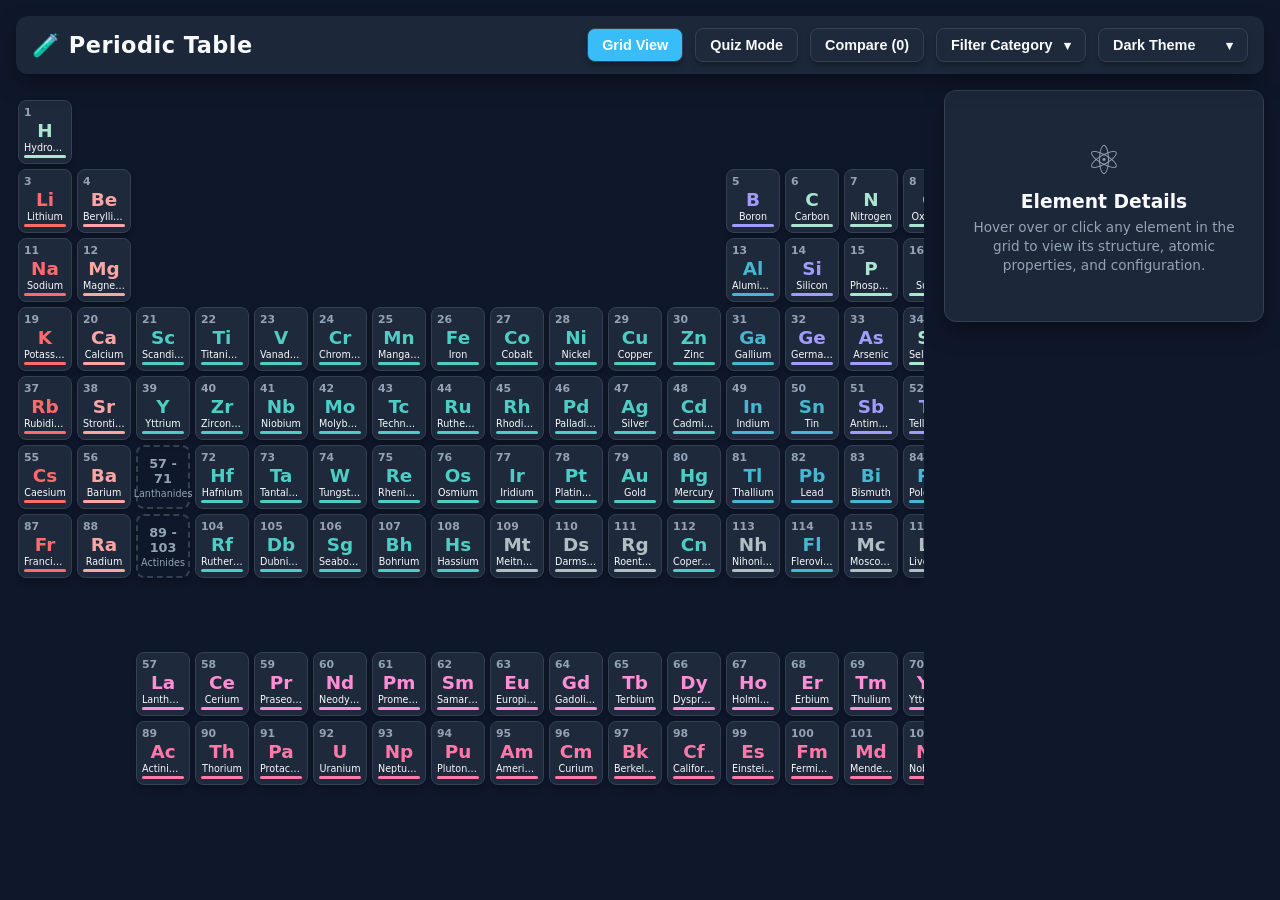
==== index.html @ cf167e82 "Add files via upload" ====
<!DOCTYPE html>
<html lang="en" data-theme="dark">
<head>
  <meta charset="UTF-8">
  <meta name="viewport" content="width=device-width, initial-scale=1.0, maximum-scale=5.0, viewport-fit=cover">
  <title>Interactive Periodic Table of Elements</title>
  <link rel="stylesheet" href="style.css">
</head>
<body>

  <header>
    <h1>🧪 Periodic Table</h1>
    
    <div class="controls">
      <button id="btnTable" class="active" onclick="switchView('table')">Grid View</button>
      <button id="btnQuiz" onclick="switchView('quiz')">Quiz Mode</button>
      <button id="btnCompare" onclick="switchView('compare')">Compare (<span id="compareCount">0</span>)</button>

      <div class="custom-dropdown" id="categoryDropdown">
        <button class="dropdown-trigger" onclick="toggleDropdown('categoryDropdown')">
          <span id="currentCategoryLabel">Filter Category</span> <span class="arrow">▾</span>
        </button>
        <ul class="dropdown-menu">
          <li onclick="filterCategory('all', 'All Categories')">All Categories</li>
          <li onclick="filterCategory('alkali', 'Alkali Metals')">Alkali Metals</li>
          <li onclick="filterCategory('alkaline', 'Alkaline Earth Metals')">Alkaline Earth Metals</li>
          <li onclick="filterCategory('transition', 'Transition Metals')">Transition Metals</li>
          <li onclick="filterCategory('post-transition', 'Post-Transition Metals')">Post-Transition Metals</li>
          <li onclick="filterCategory('metalloid', 'Metalloids')">Metalloids</li>
          <li onclick="filterCategory('nonmetal', 'Reactive Nonmetals')">Reactive Nonmetals</li>
          <li onclick="filterCategory('noble', 'Noble Gases')">Noble Gases</li>
          <li onclick="filterCategory('lanthanide', 'Lanthanides')">Lanthanides</li>
          <li onclick="filterCategory('actinide', 'Actinides')">Actinides</li>
        </ul>
      </div>

      <div class="custom-dropdown" id="themeDropdown">
        <button class="dropdown-trigger" onclick="toggleDropdown('themeDropdown')">
          <span id="currentThemeLabel">Dark Theme</span> <span class="arrow">▾</span>
        </button>
        <ul class="dropdown-menu">
          <li onclick="selectTheme('dark', 'Dark Theme')">Dark Theme</li>
          <li onclick="selectTheme('light', 'Light Theme')">Light Theme</li>
          <li onclick="selectTheme('high-contrast', 'High-Contrast')">High-Contrast</li>
          <li onclick="selectTheme('vibrant', 'Vibrant Theme')">Vibrant Theme</li>
          <li onclick="selectTheme('glass', 'Glass-Morphed')">Glass-Morphed</li>
          <li onclick="selectTheme('clay', 'Clay-Morphed')">Clay-Morphed</li>
          <li onclick="selectTheme('neon', 'Neon Cyberpunk')">Neon Cyberpunk</li>
        </ul>
      </div>
    </div>
  </header>

  <div class="app-layout" id="tableView">
    <main class="table-container">
      <div class="periodic-table" id="periodicGrid">
        </div>
    </main>

    <aside class="info-sidebar" id="infoPanel">
      <div class="sidebar-placeholder" id="sidebarPlaceholder">
        <div class="placeholder-icon">⚛️</div>
        <h3>Element Details</h3>
        <p>Hover over or click any element in the grid to view its structure, atomic properties, and configuration.</p>
      </div>

      <div class="sidebar-content" id="sidebarContent" style="display: none;">
        <div class="info-header">
          <div class="info-badge" id="infoNum">#1</div>
          <div class="info-symbol-box" id="infoSymbolBox">
            <span class="info-symbol" id="infoSymbol">H</span>
          </div>
          <div>
            <h2 class="info-name" id="infoName">Hydrogen</h2>
            <div class="info-category" id="infoCategory">Nonmetal</div>
          </div>
        </div>

        <button id="btnAddToCompare" class="compare-toggle-btn" onclick="toggleCurrentElementCompare()">
          ➕ Add to Compare
        </button>

        <div class="atom-diagram-box">
          <h4>Bohr Atom Structure</h4>
          <div class="svg-wrapper" id="atomSvgContainer">
            </div>
        </div>

        <div class="info-details-grid">
          <div class="detail-item">
            <span class="detail-label">Atomic Number</span>
            <span class="detail-val" id="valNum">1</span>
          </div>
          <div class="detail-item">
            <span class="detail-label">Atomic Mass</span>
            <span class="detail-val" id="valMass">1.008 u</span>
          </div>
          <div class="detail-item">
            <span class="detail-label">Melting Point</span>
            <span class="detail-val" id="valMelting">13.99 K</span>
          </div>
          <div class="detail-item">
            <span class="detail-label">Boiling Point</span>
            <span class="detail-val" id="valBoiling">20.27 K</span>
          </div>
          <div class="detail-item full-width">
            <span class="detail-label">Shortened Config</span>
            <span class="detail-val" id="valConfig">1s¹</span>
          </div>
          <div class="detail-item full-width">
            <span class="detail-label">Expanded Config</span>
            <span class="detail-val" id="valFullConfig">1s¹</span>
          </div>
        </div>

        <div class="info-fact-box">
          💡 <strong>Fact:</strong> <span id="valFact">Most abundant chemical substance in the Universe.</span>
        </div>
      </div>
    </aside>
  </div>

  <section class="panel" id="quizPanel">
    <div class="quiz-header">
      <h2>Element Knowledge Quiz</h2>
      <div class="score-badge">Score: <span id="quizScore">0</span> / <span id="quizTotal">0</span></div>
    </div>
    <div class="quiz-question-box" id="quizQuestion">Loading Question...</div>
    <div class="quiz-options" id="quizOptions"></div>
  </section>

  <section class="panel" id="comparePanel">
    <div class="quiz-header">
      <h2>Element Comparison</h2>
      <button onclick="clearComparison()">Reset Selection</button>
    </div>
    <p id="compareInstruction" style="margin-bottom:15px; color:var(--text-muted);">
      Select elements from the sidebar using <strong>"➕ Add to Compare"</strong> to inspect multiple elements side-by-side.
    </p>
    <div class="compare-grid" id="compareGrid">
      <p style="text-align:center; grid-column: 1 / -1; color:var(--text-muted); padding: 40px 0;">No elements selected for comparison.</p>
    </div>
  </section>

  <script src="script.js"></script>
</body>
</html>
---- style.css ----
/* ==========================================================================
   1. CSS VARIABLES & THEMES
   ========================================================================== */
:root {
  --font-family: 'Segoe UI', system-ui, -apple-system, sans-serif;
  --transition-speed: 0.3s;
  --dropdown-blur: 12px;
  
  /* Element Category Colors */
  --cat-alkali: #ff6b6b;
  --cat-alkaline: #fca5a5;
  --cat-transition: #4ecdc4;
  --cat-post-transition: #45b7d1;
  --cat-metalloid: #a29bfe;
  --cat-nonmetal: #a8e6cf;
  --cat-noble: #ffeaa7;
  --cat-lanthanide: #ff8ed4;
  --cat-actinide: #fd79a8;
  --cat-unknown: #b2bec3;

 /* UI Theme Default (Dark) */
  --bg-color: #0f172a;
  --card-bg: #1e293b;
  --card-border: #334155;
  --text-main: #f8fafc;
  --text-muted: #94a3b8;
  --accent: #38bdf8;
  --panel-bg: rgba(30, 41, 59, 0.95);
  --dropdown-blur: 12px;
  --box-shadow: 0 10px 25px -5px rgba(0, 0, 0, 0.5);
  --card-shadow: 0 4px 6px -1px rgba(0, 0, 0, 0.3);
  --card-hover-bg: #334155;
}

/* --- Light Mode --- */
[data-theme="light"] {
  --bg-color: #f1f5f9;
  --card-bg: #ffffff;
  --card-border: #cbd5e1;
  --text-main: #0f172a;
  --text-muted: #64748b;
  --accent: #0284c7;
  --panel-bg: rgba(255, 255, 255, 0.95);
  --dropdown-blur: 8px;
  --box-shadow: 0 10px 25px -5px rgba(0, 0, 0, 0.1);
  --card-shadow: 0 2px 4px rgba(0,0,0,0.05);
  --card-hover-bg: #f8fafc;
}

/* --- High-Contrast Mode --- */
[data-theme="high-contrast"] {
  --bg-color: #000000;
  --card-bg: #000000;
  --card-border: #ffffff;
  --text-main: #ffffff;
  --text-muted: #ffff00;
  --accent: #ffff00;
  --panel-bg: #000000;
  --dropdown-blur: 0px;
  --box-shadow: 0 0 0 2px #ffffff;
  --card-shadow: 0 0 0 1px #ffffff;
  --card-hover-bg: #222222;
  --cat-alkali: #ff0000;
  --cat-alkaline: #ff6600;
  --cat-transition: #00ffff;
  --cat-post-transition: #0099ff;
  --cat-metalloid: #cc00ff;
  --cat-nonmetal: #00ff00;
  --cat-noble: #ffff00;
  --cat-lanthanide: #ff00cc;
  --cat-actinide: #ff3399;
}

/* --- Vibrant Color Mode --- */
[data-theme="vibrant"] {
  --bg-color: #2b0938;
  --card-bg: #4a154b;
  --card-border: #801f80;
  --text-main: #ffffff;
  --text-muted: #ffb3ff;
  --accent: #ff2a85;
  --panel-bg: rgba(74, 21, 75, 0.95);
  --dropdown-blur: 8px;
  --box-shadow: 0 10px 30px rgba(255, 42, 133, 0.3);
  --card-shadow: 0 4px 12px rgba(0, 0, 0, 0.3);
  --card-hover-bg: #611b62;
}

/* --- Glass-Morphed Theme --- */
[data-theme="glass"] {
  --bg-color: #0d1117;
  --card-bg: rgba(255, 255, 255, 0.07);
  --card-border: rgba(255, 255, 255, 0.18);
  --text-main: #ffffff;
  --text-muted: #cbd5e1;
  --accent: #38bdf8;
  --panel-bg: rgba(15, 23, 42, 0.75);
  --dropdown-blur: 0px;
  --box-shadow: 0 8px 32px 0 rgba(0, 0, 0, 0.37);
  --card-shadow: 0 8px 32px 0 rgba(31, 38, 135, 0.2);
  --card-hover-bg: rgba(255, 255, 255, 0.18);
}

/* --- Clay-Morphed Theme --- */
[data-theme="clay"] {
  --bg-color: #e0e5ec;
  --card-bg: #e0e5ec;
  --card-border: transparent;
  --text-main: #2d3748;
  --text-muted: #718096;
  --accent: #4c51bf;
  --panel-bg: #e0e5ec;
  --dropdown-blur: 6px;
  --box-shadow: 9px 9px 16px rgb(163,177,198,0.6), -9px -9px 16px rgba(255,255,255, 0.8);
  --card-shadow: 6px 6px 12px #b8b9be, -6px -6px 12px #ffffff;
  --card-hover-bg: #e5eaf2;
  --cat-transition: #0077ff;
  --cat-post-transition: #0004ff5b;
  --cat-nonmetal: #a8cde6;
}

/* --- Neon Theme --- */
[data-theme="neon"] {
  --bg-color: #030712;
  --card-bg: #0b0f19;
  --card-border: #00f3ff;
  --text-main: #00f3ff;
  --text-muted: #ff00ff;
  --accent: #ff00ff;
  --panel-bg: rgba(11, 15, 25, 0.95);
  --dropdown-blur: 14px;
  --box-shadow: 0 0 20px rgba(0, 243, 255, 0.4);
  --card-shadow: 0 0 8px rgba(0, 243, 255, 0.3);
  --card-hover-bg: #151c2e;
}

/* ==========================================================================
   2. BASE & LAYOUT STYLES
   ========================================================================== */
* {
  box-sizing: border-box;
  margin: 0;
  padding: 0;
  transition: background-color var(--transition-speed), color var(--transition-speed), border-color var(--transition-speed), box-shadow var(--transition-speed);
}

body {
  font-family: var(--font-family);
  background-color: var(--bg-color);
  color: var(--text-main);
  min-height: 100vh;
  display: flex;
  flex-direction: column;
  padding: 16px;
  overflow-x: hidden;
}

header {
  position: relative;
  z-index: 1000;
  display: flex;
  justify-content: space-between;
  align-items: center;
  flex-wrap: wrap;
  gap: 12px;
  margin-bottom: 16px;
  padding: 12px 16px;
  background: var(--panel-bg);
  border-radius: 12px;
  box-shadow: var(--box-shadow);
  backdrop-filter: blur(12px);
}

h1 {
  font-size: 1.4rem;
  font-weight: 700;
  letter-spacing: 0.5px;
  display: flex;
  align-items: center;
  gap: 8px;
}

.controls {
  display: flex;
  gap: 12px;
  align-items: center;
  flex-wrap: wrap;
}

button {
  background: var(--card-bg);
  color: var(--text-main);
  border: 1px solid var(--card-border);
  padding: 8px 14px;
  border-radius: 8px;
  font-size: 0.9rem;
  font-weight: 600;
  cursor: pointer;
  box-shadow: var(--card-shadow);
  outline: none;
  touch-action: manipulation;
}

button:hover {
  border-color: var(--accent);
}

button.active {
  background: var(--accent);
  color: #fff;
}

/* EXACT UNCHANGED CUSTOM DROPDOWN LOOK */
.custom-dropdown {
  position: relative;
  display: inline-block;
}

.dropdown-trigger {
  display: flex;
  align-items: center;
  justify-content: space-between;
  gap: 8px;
  min-width: 150px;
}

.dropdown-trigger .arrow {
  font-size: 0.8rem;
  transition: transform 0.2s ease;
}

.custom-dropdown.open .dropdown-trigger .arrow {
  transform: rotate(180deg);
}

.dropdown-menu {
  position: absolute;
  top: 110%;
  right: 0;
  background: var(--panel-bg);
  border: 1px solid var(--card-border);
  border-radius: 8px;
  box-shadow: var(--box-shadow);
  list-style: none;
  padding: 6px 0;
  min-width: 180px;
  max-height: 280px;
  overflow-y: auto;
  z-index: 1000;
  display: none;

  backdrop-filter: blur(var(--dropdown-blur));
  -webkit-backdrop-filter: blur(var(--dropdown-blur));
  transition: backdrop-filter var(--transition-speed), background-color var(--transition-speed);
}

.custom-dropdown.open .dropdown-menu {
  display: block;
}

.dropdown-menu li {
  padding: 8px 14px;
  font-size: 0.85rem;
  font-weight: 600;
  color: var(--text-main);
  cursor: pointer;
  transition: background 0.15s ease, color 0.15s ease;
}

.dropdown-menu li:hover {
  background: var(--card-hover-bg);
  color: var(--accent);
}

/* App Main Layout Flex Container */
.app-layout {
  display: flex;
  gap: 20px;
  width: 100%;
  max-width: 1600px;
  margin: 0 auto;
  align-items: flex-start;
}

/* ==========================================================================
   3. PERIODIC TABLE GRID LAYOUT
   ========================================================================== */
.table-container {
  flex: 1;
  width: 100%;
  overflow-x: auto;
  padding: 10px 2px;
  -webkit-overflow-scrolling: touch;
}

.periodic-table {
  display: grid;
  grid-template-columns: repeat(18, minmax(54px, 1fr));
  grid-template-rows: repeat(10, minmax(64px, auto));
  gap: 5px;
  min-width: 980px;
}

.grid-gap-row {
  grid-row: 8;
  grid-column: 1 / -1;
  height: 35px;
}

/* ==========================================================================
   4. ELEMENT CARD STYLES
   ========================================================================== */
.element-card {
  background: var(--card-bg);
  border: 1px solid var(--card-border);
  border-radius: 8px;
  padding: 5px;
  display: flex;
  flex-direction: column;
  justify-content: space-between;
  position: relative;
  cursor: pointer;
  user-select: none;
  box-shadow: var(--card-shadow);
  transform: scale(1);
  transition: transform 0.2s cubic-bezier(0.34, 1.56, 0.64, 1), background-color 0.2s ease, border-color 0.2s ease, opacity 0.3s ease, filter 0.3s ease;
  z-index: 1;
  touch-action: manipulation;
}

.element-card:hover {
  transform: scale(1.1);
  z-index: 10;
  background-color: var(--card-hover-bg);
  border-color: var(--accent-color, var(--accent));
  box-shadow: 0 8px 16px rgba(0,0,0,0.3);
}

.element-card:active,
.element-card.holding {
  transform: scale(0.92) !important;
  transition: transform 0.1s ease !important;
}

.element-card.selected-compare {
  outline: 2px solid var(--accent);
  box-shadow: 0 0 12px var(--accent);
}

.element-card.dimmed {
  opacity: 0.18;
  filter: grayscale(80%);
  pointer-events: none;
}

.element-card.placeholder-card {
  background: transparent;
  border: 2px dashed var(--card-border);
  justify-content: center;
  align-items: center;
  text-align: center;
  cursor: default;
}

.element-card.placeholder-card:hover {
  transform: none;
  box-shadow: none;
  background: transparent;
}

.placeholder-range {
  font-weight: 800;
  font-size: 0.8rem;
  color: var(--text-muted);
}

.placeholder-label {
  font-size: 0.6rem;
  color: var(--text-muted);
  margin-top: 2px;
}

.card-top {
  display: flex;
  justify-content: space-between;
  font-size: 0.68rem;
  color: var(--text-muted);
  font-weight: bold;
}

.symbol {
  font-size: 1.15rem;
  font-weight: 800;
  text-align: center;
  margin: 1px 0;
  color: var(--accent-color, var(--text-main));
}

.name {
  font-size: 0.6rem;
  text-align: center;
  white-space: nowrap;
  overflow: hidden;
  text-overflow: ellipsis;
  color: var(--text-main);
}

.category-indicator {
  height: 3px;
  width: 100%;
  border-radius: 2px;
  background-color: var(--accent-color, var(--text-muted));
  margin-top: 2px;
}

/* Category Colors */
.cat-alkali { --accent-color: var(--cat-alkali); }
.cat-alkaline { --accent-color: var(--cat-alkaline); }
.cat-transition { --accent-color: var(--cat-transition); }
.cat-post-transition { --accent-color: var(--cat-post-transition); }
.cat-metalloid { --accent-color: var(--cat-metalloid); }
.cat-nonmetal { --accent-color: var(--cat-nonmetal); }
.cat-noble { --accent-color: var(--cat-noble); }
.cat-lanthanide { --accent-color: var(--cat-lanthanide); }
.cat-actinide { --accent-color: var(--cat-actinide); }
.cat-unknown { --accent-color: var(--cat-unknown); }

/* ==========================================================================
   5. DEDICATED SIDEBAR PANEL
   ========================================================================== */
.info-sidebar {
  width: 320px;
  min-width: 320px;
  background: var(--panel-bg);
  border: 1px solid var(--card-border);
  border-radius: 12px;
  padding: 16px;
  box-shadow: var(--box-shadow);
  position: sticky;
  top: 16px;
  align-self: flex-start;
  backdrop-filter: blur(12px);
}

.sidebar-placeholder {
  text-align: center;
  padding: 30px 10px;
  color: var(--text-muted);
}

.placeholder-icon {
  font-size: 2.5rem;
  margin-bottom: 8px;
}

.sidebar-placeholder h3 {
  color: var(--text-main);
  margin-bottom: 6px;
}

.sidebar-placeholder p {
  font-size: 0.85rem;
  line-height: 1.4;
}

.info-header {
  display: flex;
  align-items: center;
  gap: 12px;
  margin-bottom: 12px;
  padding-bottom: 12px;
  border-bottom: 1px solid var(--card-border);
  position: relative;
}

.info-badge {
  position: absolute;
  top: 0;
  right: 0;
  font-size: 0.8rem;
  font-weight: bold;
  color: var(--text-muted);
}

.info-symbol-box {
  width: 54px;
  height: 54px;
  background: var(--card-bg);
  border: 2px solid var(--accent-color, var(--accent));
  border-radius: 10px;
  display: flex;
  align-items: center;
  justify-content: center;
}

.info-symbol {
  font-size: 1.6rem;
  font-weight: 800;
  color: var(--accent-color, var(--accent));
}

.info-name {
  font-size: 1.15rem;
  font-weight: 700;
}

.info-category {
  font-size: 0.78rem;
  text-transform: capitalize;
  color: var(--accent-color, var(--accent));
  font-weight: 600;
}

.compare-toggle-btn {
  width: 100%;
  margin-bottom: 12px;
  padding: 10px;
  font-size: 0.88rem;
  font-weight: 700;
  background: var(--accent);
  color: #fff;
  border: none;
  border-radius: 8px;
  cursor: pointer;
  transition: all 0.2s ease;
}

.compare-toggle-btn.in-compare {
  background: #ef4444;
}

.atom-diagram-box {
  background: var(--card-bg);
  border: 1px solid var(--card-border);
  border-radius: 8px;
  padding: 8px;
  margin-bottom: 12px;
  text-align: center;
}

.atom-diagram-box h4 {
  font-size: 0.72rem;
  text-transform: uppercase;
  letter-spacing: 0.5px;
  color: var(--text-muted);
  margin-bottom: 4px;
}

.svg-wrapper {
  width: 100%;
  display: flex;
  align-items: center;
  justify-content: center;
}

.info-details-grid {
  display: grid;
  grid-template-columns: 1fr 1fr;
  gap: 8px;
  margin-bottom: 12px;
}

.detail-item {
  background: var(--card-bg);
  padding: 8px;
  border-radius: 6px;
  border: 1px solid var(--card-border);
  display: flex;
  flex-direction: column;
}

.detail-item.full-width {
  grid-column: span 2;
}

.detail-label {
  font-size: 0.65rem;
  color: var(--text-muted);
  margin-bottom: 2px;
}

.detail-val {
  font-size: 0.82rem;
  font-weight: 700;
  word-break: break-word;
}

.info-fact-box {
  font-size: 0.8rem;
  line-height: 1.4;
  color: var(--text-main);
  background: var(--card-bg);
  padding: 10px;
  border-radius: 8px;
  border-left: 3px solid var(--accent);
}

/* ==========================================================================
   6. QUIZ & MULTI-ELEMENT COMPARISON PANELS
   ========================================================================== */
.panel {
  display: none;
  background: var(--panel-bg);
  border: 1px solid var(--card-border);
  border-radius: 12px;
  padding: 16px;
  margin-top: 16px;
  box-shadow: var(--box-shadow);
  max-width: 1400px;
  margin-left: auto;
  margin-right: auto;
  width: 100%;
}

.panel.active-panel {
  display: block;
}

.quiz-header {
  display: flex;
  justify-content: space-between;
  align-items: center;
  margin-bottom: 12px;
  padding-bottom: 8px;
  border-bottom: 1px solid var(--card-border);
}

.quiz-question-box {
  font-size: 1.1rem;
  margin-bottom: 16px;
  text-align: center;
}

.quiz-options {
  display: grid;
  grid-template-columns: repeat(auto-fit, minmax(180px, 1fr));
  gap: 10px;
}

.quiz-btn {
  padding: 10px;
  font-size: 0.95rem;
  text-align: center;
  background: var(--card-bg);
  border: 1px solid var(--card-border);
  border-radius: 8px;
  cursor: pointer;
  transition: all 0.2s;
}

.quiz-btn:hover {
  background: var(--card-hover-bg);
  border-color: var(--accent);
}

.quiz-btn.correct {
  background: #10b981 !important;
  color: white !important;
  border-color: #059669 !important;
}

.quiz-btn.incorrect {
  background: #ef4444 !important;
  color: white !important;
  border-color: #dc2626 !important;
}

.score-badge {
  font-size: 1rem;
  font-weight: bold;
  color: var(--accent);
}

.compare-grid {
  display: grid;
  grid-template-columns: repeat(auto-fill, minmax(220px, 1fr));
  gap: 14px;
}

.compare-card {
  background: var(--card-bg);
  border: 1px solid var(--card-border);
  border-radius: 10px;
  padding: 12px;
  position: relative;
}

.compare-card h3 {
  font-size: 1.1rem;
  color: var(--accent-color, var(--accent));
  margin-bottom: 8px;
  display: flex;
  justify-content: space-between;
  padding-right: 20px;
}

.remove-compare-btn {
  position: absolute;
  top: 8px;
  right: 8px;
  background: transparent;
  border: none;
  color: var(--text-muted);
  font-size: 1rem;
  cursor: pointer;
  padding: 2px 6px;
  border-radius: 4px;
}

.remove-compare-btn:hover {
  color: #ef4444;
}

.compare-row {
  display: flex;
  justify-content: space-between;
  padding: 5px 0;
  border-bottom: 1px solid var(--card-border);
  font-size: 0.82rem;
}

.compare-row:last-child {
  border-bottom: none;
}

.compare-fact {
  margin-top: 8px;
  font-style: italic;
  color: var(--text-muted);
  font-size: 0.78rem;
  line-height: 1.35;
}

/* ==========================================================================
   7. CUSTOM WEBKIT SCROLLBAR STYLING
   ========================================================================== */
/* Scrollbar dimensions */
::-webkit-scrollbar {
  width: 8px;
  height: 8px;
}

/* Scrollbar track background */
::-webkit-scrollbar-track {
  background: rgba(0, 0, 0, 0.15);
  border-radius: 6px;
}

/* Scrollbar draggable thumb */
::-webkit-scrollbar-thumb {
  background: var(--card-border);
  border-radius: 6px;
  border: 2px solid transparent;
  background-clip: content-box;
}

/* Scrollbar thumb hover state */
::-webkit-scrollbar-thumb:hover {
  background: var(--accent);
  background-clip: border-box;
}

/* Firefox standard fallback */
* {
  scrollbar-width: thin;
  scrollbar-color: var(--card-border) transparent;
}

/* ==========================================================================
   8. MOBILE & TABLET MEDIA QUERIES
   ========================================================================== */

/* --- Tablet / Medium Mobile (Max Width: 900px) --- */
@media (max-width: 900px) {
  header {
    flex-direction: column;
    align-items: stretch;
  }

  header h1 {
    justify-content: center;
  }

  .controls {
    justify-content: center;
    width: 100%;
  }

  .app-layout {
    flex-direction: column;
  }

  .info-sidebar {
    width: 100%;
    min-width: 100%;
    position: static;
    margin-top: 10px;
  }
}

/* --- Mobile Phone Devices (Max Width: 600px) --- */
@media (max-width: 600px) {
  body {
    padding: 8px;
  }

  header {
    padding: 10px;
    margin-bottom: 10px;
  }

  .periodic-table {
    grid-template-columns: repeat(18, minmax(48px, 1fr));
    grid-template-rows: repeat(10, minmax(58px, auto));
    gap: 4px;
    min-width: 880px;
  }

  .symbol {
    font-size: 1rem;
  }

  .name {
    font-size: 0.55rem;
  }

  .card-top {
    font-size: 0.6rem;
  }

  .info-details-grid {
    grid-template-columns: 1fr;
  }

  .detail-item.full-width {
    grid-column: span 1;
  }

  .compare-grid {
    grid-template-columns: 1fr;
  }
}
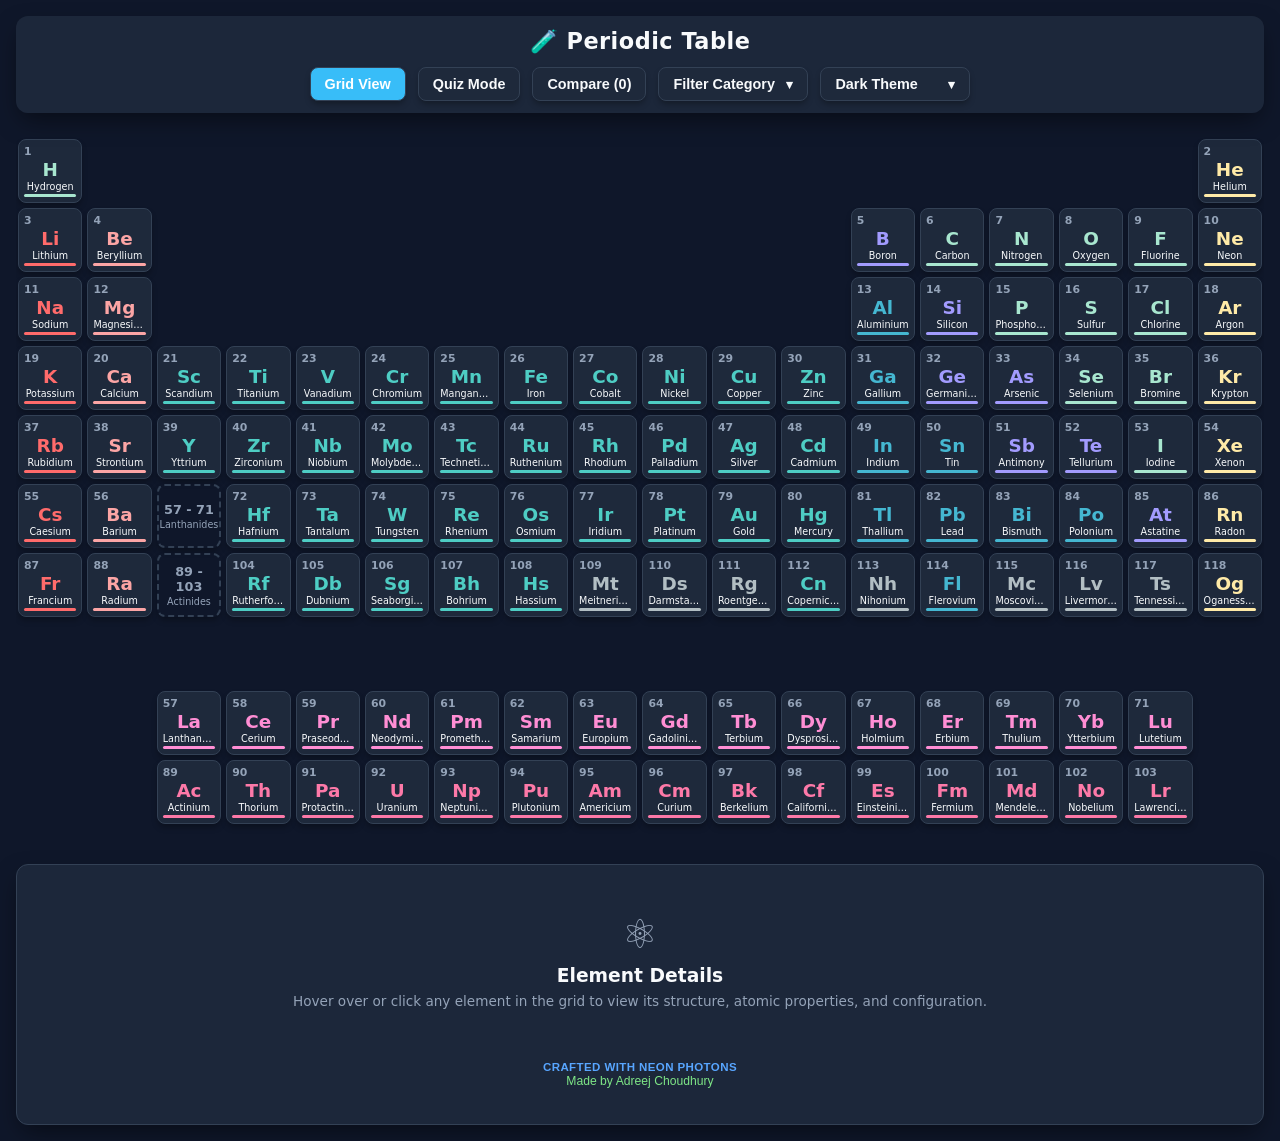
==== commit 1a3d2163: "Update index.html" ====
--- a/index.html
+++ b/index.html
@@ -4,6 +4,7 @@
   <meta charset="UTF-8">
   <meta name="viewport" content="width=device-width, initial-scale=1.0, maximum-scale=5.0, viewport-fit=cover">
   <title>Interactive Periodic Table of Elements</title>
+  <link rel="icon" type="image/png" href="logo.png">
   <link rel="stylesheet" href="style.css">
 </head>
 <body>
@@ -63,6 +64,10 @@
         <h3>Element Details</h3>
         <p>Hover over or click any element in the grid to view its structure, atomic properties, and configuration.</p>
       </div>
+      <div id="credit-card">
+          <span class="credit-photon">Crafted with neon photons</span>
+          <span class="credit-author">Made by Adreej Choudhury</span>
+      </div>
 
       <div class="sidebar-content" id="sidebarContent" style="display: none;">
         <div class="info-header">
@@ -116,6 +121,10 @@
         <div class="info-fact-box">
           💡 <strong>Fact:</strong> <span id="valFact">Most abundant chemical substance in the Universe.</span>
         </div>
+        <div id="credit-card">
+          <span class="credit-photon">Crafted with neon photons</span>
+          <span class="credit-author">Made by Adreej Choudhury</span>
+      </div>
       </div>
     </aside>
   </div>
@@ -144,4 +153,4 @@
 
   <script src="script.js"></script>
 </body>
-</html>+</html>
--- a/style.css
+++ b/style.css
@@ -30,6 +30,9 @@
   --box-shadow: 0 10px 25px -5px rgba(0, 0, 0, 0.5);
   --card-shadow: 0 4px 6px -1px rgba(0, 0, 0, 0.3);
   --card-hover-bg: #334155;
+
+  --credit-author: #7ee787;
+  --credit-photon: #58a6ff;
 }
 
 /* --- Light Mode --- */
@@ -45,6 +48,8 @@
   --box-shadow: 0 10px 25px -5px rgba(0, 0, 0, 0.1);
   --card-shadow: 0 2px 4px rgba(0,0,0,0.05);
   --card-hover-bg: #f8fafc;
+  --credit-author: #a29bfe;
+  --credit-photon: #58a6ff;
 }
 
 /* --- High-Contrast Mode --- */
@@ -84,6 +89,8 @@
   --box-shadow: 0 10px 30px rgba(255, 42, 133, 0.3);
   --card-shadow: 0 4px 12px rgba(0, 0, 0, 0.3);
   --card-hover-bg: #611b62;
+  --credit-author: #ffeaa7;
+  --credit-photon: #00ffff;
 }
 
 /* --- Glass-Morphed Theme --- */
@@ -99,6 +106,8 @@
   --box-shadow: 0 8px 32px 0 rgba(0, 0, 0, 0.37);
   --card-shadow: 0 8px 32px 0 rgba(31, 38, 135, 0.2);
   --card-hover-bg: rgba(255, 255, 255, 0.18);
+  --credit-author: #ffeaa7;
+  --credit-photon: #00ffff;
 }
 
 /* --- Clay-Morphed Theme --- */
@@ -117,6 +126,8 @@
   --cat-transition: #0077ff;
   --cat-post-transition: #0004ff5b;
   --cat-nonmetal: #a8cde6;
+  --credit-author: #fd79a8;
+  --credit-photon: #0077ff;
 }
 
 /* --- Neon Theme --- */
@@ -132,6 +143,8 @@
   --box-shadow: 0 0 20px rgba(0, 243, 255, 0.4);
   --card-shadow: 0 0 8px rgba(0, 243, 255, 0.3);
   --card-hover-bg: #151c2e;
+  --credit-author: #ff00ff;
+  --credit-photon: #ffeaa7;
 }
 
 /* ==========================================================================
@@ -766,12 +779,38 @@
   scrollbar-color: var(--card-border) transparent;
 }
 
+#credit-card {
+    position: relative;
+    background: transparent;
+    padding: 20px 0px;
+    display: flex;
+    flex-direction: column;
+    gap: 1px;
+    font-family: -apple-system, BlinkMacSystemFont, "Segoe UI", Roboto, sans-serif;
+    pointer-events: none;
+    align-self: center;
+}
+.credit-photon {
+    font-size: 0.72rem;
+    color: var(--credit-photon);
+    letter-spacing: 0.4px;
+    text-transform: uppercase;
+    font-weight: 600;
+    align-self: center;
+}
+.credit-author {
+    font-size: 0.76rem;
+    color: var(--credit-author);
+    font-weight: 500;
+    align-self: center;
+}
+
 /* ==========================================================================
    8. MOBILE & TABLET MEDIA QUERIES
    ========================================================================== */
 
 /* --- Tablet / Medium Mobile (Max Width: 900px) --- */
-@media (max-width: 900px) {
+@media (max-width: 1440px) {
   header {
     flex-direction: column;
     align-items: stretch;
@@ -839,4 +878,4 @@
   .compare-grid {
     grid-template-columns: 1fr;
   }
-}+}
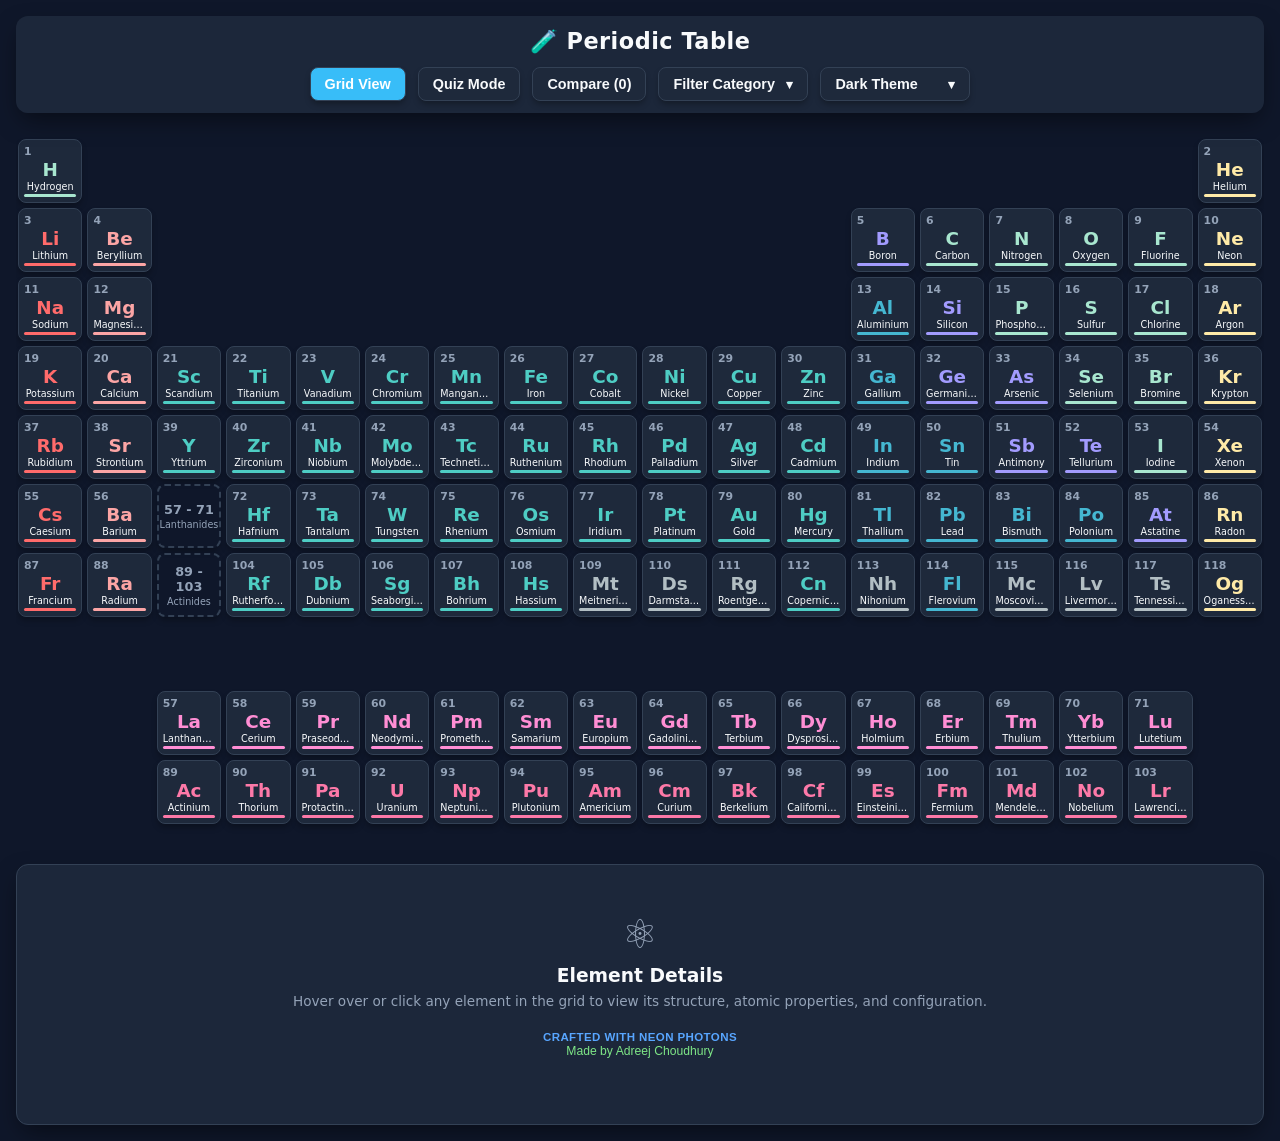
==== commit 511639f1: "Update index.html" ====
--- a/index.html
+++ b/index.html
@@ -63,12 +63,12 @@
         <div class="placeholder-icon">⚛️</div>
         <h3>Element Details</h3>
         <p>Hover over or click any element in the grid to view its structure, atomic properties, and configuration.</p>
+        <div id="credit-card">
+            <span class="credit-photon">Crafted with neon photons</span>
+            <span class="credit-author">Made by Adreej Choudhury</span>
+        </div>
       </div>
-      <div id="credit-card">
-          <span class="credit-photon">Crafted with neon photons</span>
-          <span class="credit-author">Made by Adreej Choudhury</span>
-      </div>
-
+      
       <div class="sidebar-content" id="sidebarContent" style="display: none;">
         <div class="info-header">
           <div class="info-badge" id="infoNum">#1</div>
